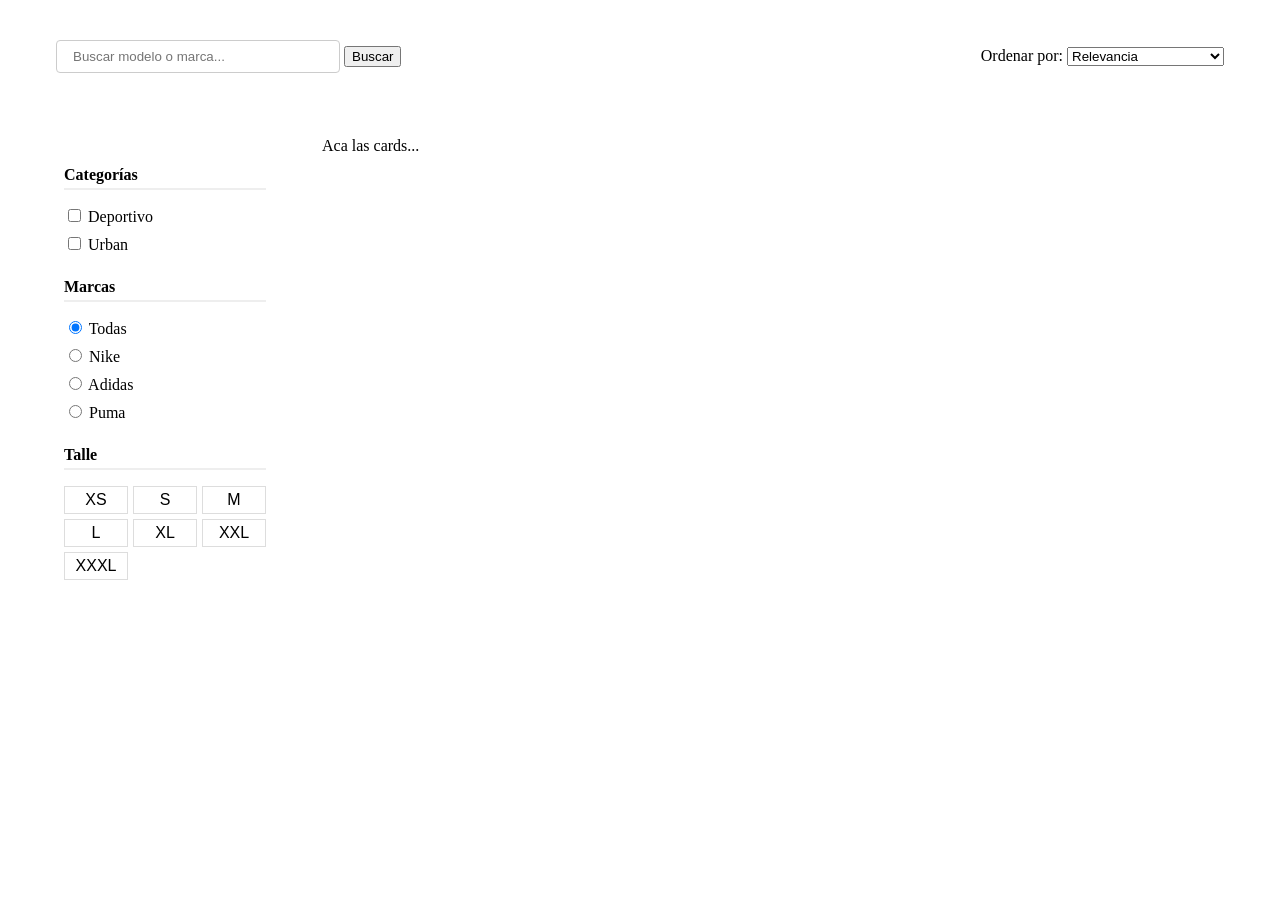
==== pages/buzos.html @ 958a8b8b "Crear archivos para los distintos tipos de productos y un css báscio" ====
<!DOCTYPE html>
<html lang="es">
<head>
    <meta charset="UTF-8">
    <meta name="viewport" content="width=device-width, initial-scale=1.0">
    <title>Buzos</title>
    <link rel="stylesheet" href="../css/catalogo.css">
    <!-- remeras, buzos, pantalones y zapatillas usan catalogo.css -->
</head>
<body>
    <header>

    </header>


        <main class="contenido-principal">
        <section class="controles-superiores"> 
        <!-- Acá esta el buscador, se podria sacar si rama agrega buscador en header-->


            <div class="busqueda">
                <input type="text" id="input-busqueda" placeholder="Buscar modelo o marca...">
                <button class="btn-buscar">Buscar</button>
            </div>

            <div class="ordenador">
                <label>Ordenar por:</label>
                <select class="ordenar-por">
                    <option value="relevancia">Relevancia</option>
                    <option value="precio-bajo">Precio: Menor a Mayor</option>
                    <option value="precio-alto">Precio: Mayor a Menor</option>
                </select>
            </div>
        </section>

        <div class="layout-tienda">
            <!-- El contenido principal, el aside agrupa los filtros que puse a la izquierda -->
            <aside class="filtros">
                <div class="filtro-grupo">
                    <h4>Categorías</h4>
                    <!-- Checkbox para que se puedan seleccionar todas a la vez -->
                    <label><input type="checkbox" value="running"> Deportivo</label>
                    <label><input type="checkbox" value="urban"> Urban</label>
                </div>

                <div class="filtro-grupo">
                    <h4>Marcas</h4>
                    <!-- Aca use radio para que solo puedas seleccionar una -->
                    <label><input type="radio" name="marca" value="todas" checked> Todas</label>
                    <label><input type="radio" name="marca" value="nike"> Nike</label>
                    <label><input type="radio" name="marca" value="adidas"> Adidas</label>
                    <label><input type="radio" name="marca" value="puma"> Puma</label>
                </div>

                <div class="filtro-grupo">
                    <h4>Talle</h4>
                    <div class="talles-grid">
                        <button class="talle-item">XS</button>
                        <button class="talle-item">S</button>
                        <button class="talle-item">M</button>
                        <button class="talle-item">L</button>
                        <button class="talle-item">XL</button>
                        <button class="talle-item">XXL</button>
                        <button class="talle-item">XXXL</button>
                    </div>
                </div>
            </aside>

            <section class="grid-productos">
                <!-- En esta seccion agregariamos las cards de ema -->
                <p>Aca las cards...</p>
            </section>
        </div>
    </main>
    <footer>

    </footer>
</body>
</html>
---- css/catalogo.css ----
.contenido-principal {
    max-width: 1200px;
    margin: 24px auto;
    padding: 0 16px;
}

.controles-superiores {
    display: flex;
    justify-content: space-between;
    align-items: center;
    margin-bottom: 32px;
    background: #fff;
    padding: 16px;
    border-radius: 8px;
}

/* Con este modificas el input de busqueda de arriba*/
/* El espacio quiere decir que es el input de la clase busqueda */
.busqueda input {
    padding: 8px 16px;
    border: 1px solid #ccc;
    border-radius: 4px;
    width: 250px;
}

.layout-tienda {
    display: grid;
    grid-template-columns: 250px auto;
    gap: 32px;
}

.filtros {
    background: white;
    padding: 24px;
    border-radius: 8px;
    height: fit-content;
}

.filtro-grupo {
    margin-bottom: 24px;
}

.filtro-grupo h4 {
    margin-bottom: 16px;
    border-bottom: 2px solid #eee;
    padding-bottom: 4px;
}

.filtro-grupo label {
    display: block;
    margin-bottom: 8px;
    cursor: pointer;
    font-size: 16px;
}

/* Los talles  */
.talles-grid {
    display: grid;
    grid-template-columns: 1fr 1fr 1fr; /* 3 columnas de talles */
    gap: 5px;
}

.talle-item {
    padding: 4px;
    border: 1px solid #ddd;
    background: white;
    cursor: pointer;
    font-size: 16px;
}

.talle-item:hover {
    background: #333;
    color: white;
}

/* Aca irian las cards */
.grid-productos {
    display: flex;
    flex-direction: column;
    gap: 16px;
    max-width: 800px;
}
/* PRODUCTOS */
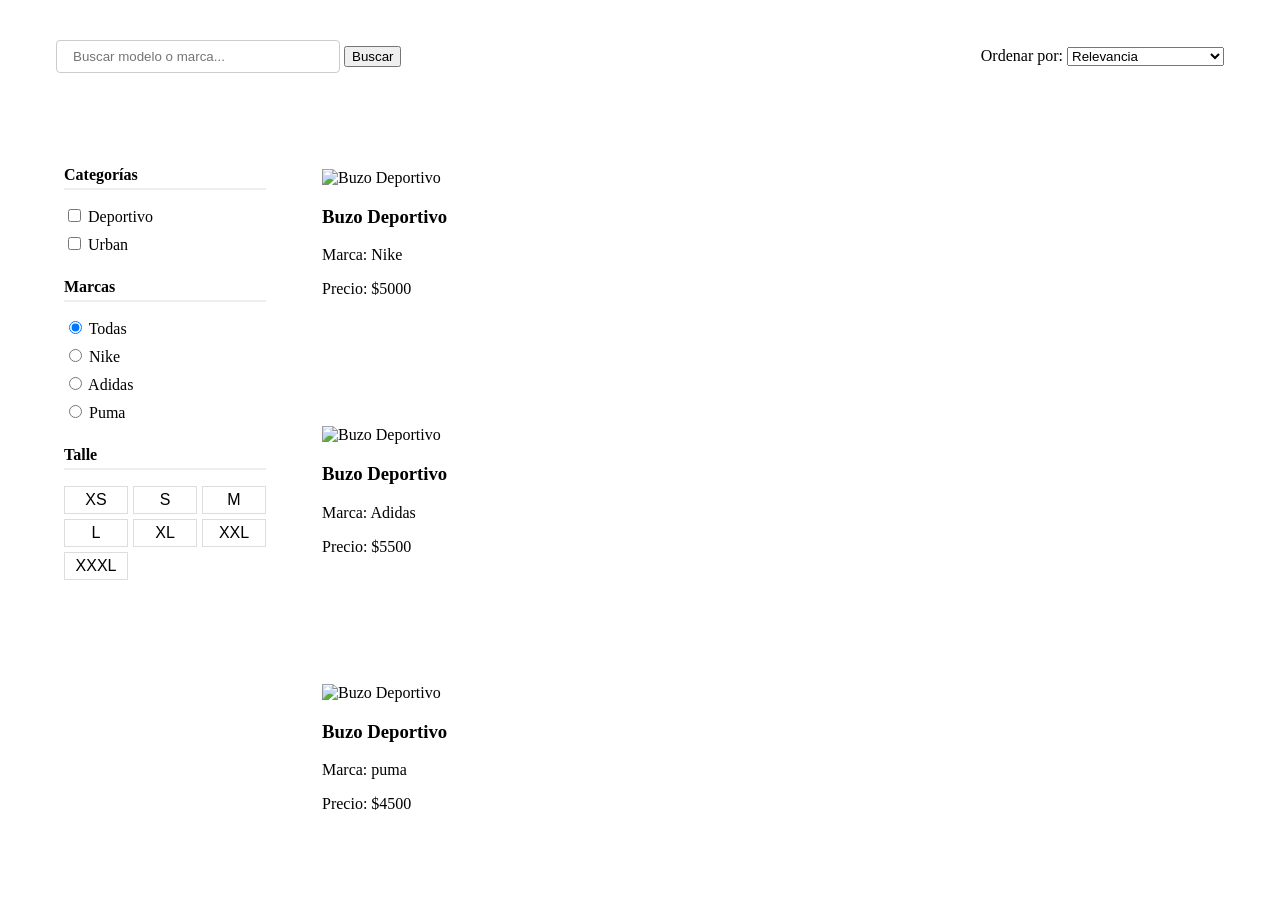
==== commit f8a20212: "agregamos lar cards" ====
--- a/pages/buzos.html
+++ b/pages/buzos.html
@@ -68,7 +68,32 @@
 
             <section class="grid-productos">
                 <!-- En esta seccion agregariamos las cards de ema -->
-                <p>Aca las cards...</p>
+                 
+                <p>
+                    <div class="card">
+                        <img src="../img/buzo1.jpg" alt="Buzo Deportivo">
+                        <h3>Buzo Deportivo</h3>
+                        <p>Marca: Nike</p>
+                        <p>Precio: $5000</p>
+                    </div>
+                </p>
+                <p>
+                    <div class="card">
+                        <img src="../img/buzo1.jpg" alt="Buzo Deportivo">
+                        <h3>Buzo Deportivo</h3>
+                        <p>Marca: Adidas</p>
+                        <p>Precio: $5500</p>
+                    </div>
+                </p>
+                <p>
+                    <div class="card">
+                        <img src="../img/buzo1.jpg" alt="Buzo Deportivo">
+                        <h3>Buzo Deportivo</h3>
+                        <p>Marca: puma</p>
+                        <p>Precio: $4500</p>
+                    </div>
+                </p>
+
             </section>
         </div>
     </main>
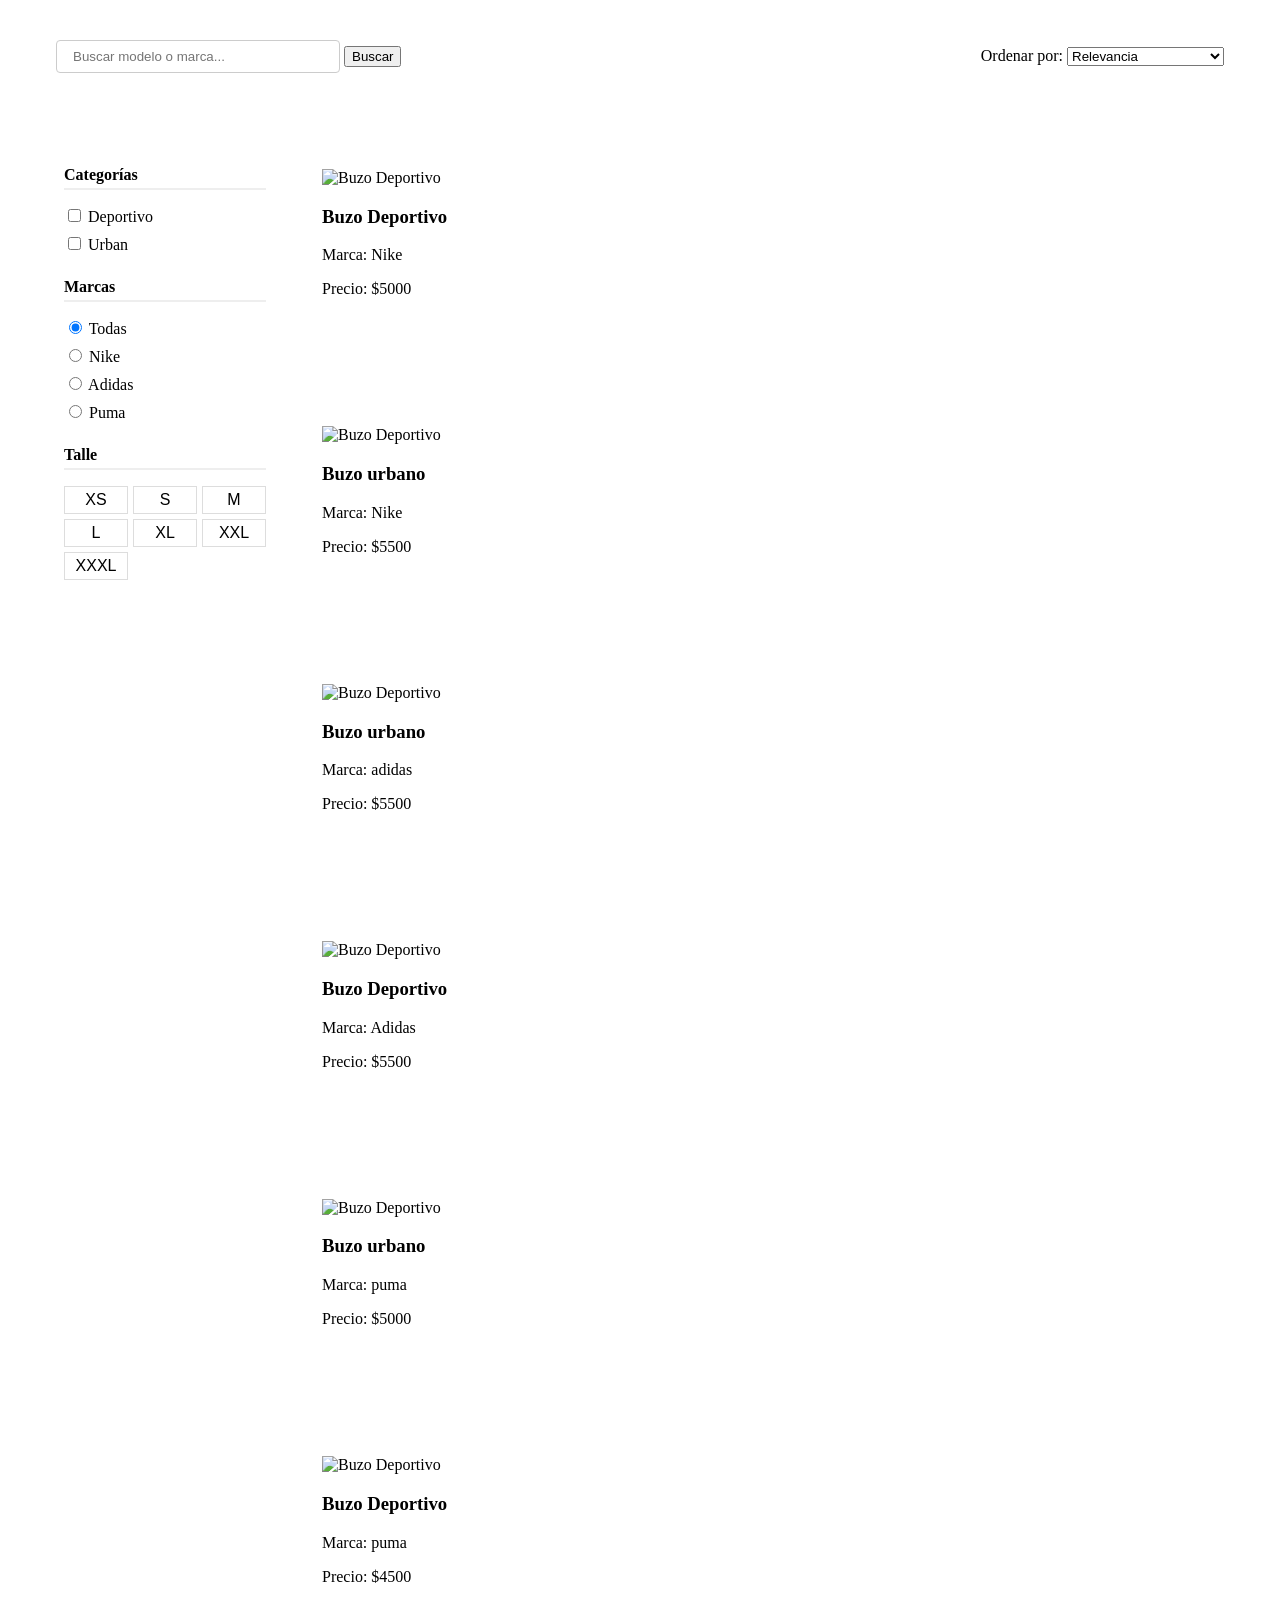
==== commit 3fd451ac: "card urbanas agregadas" ====
--- a/pages/buzos.html
+++ b/pages/buzos.html
@@ -71,7 +71,7 @@
                  
                 <p>
                     <div class="card">
-                        <img src="../img/buzo1.jpg" alt="Buzo Deportivo">
+                        <img src="../img/buzo-nike-deportivo.jpg" alt="Buzo Deportivo">
                         <h3>Buzo Deportivo</h3>
                         <p>Marca: Nike</p>
                         <p>Precio: $5000</p>
@@ -79,7 +79,23 @@
                 </p>
                 <p>
                     <div class="card">
-                        <img src="../img/buzo1.jpg" alt="Buzo Deportivo">
+                        <img src="../img/buzo-nike-urbano.jpg" alt="Buzo Deportivo">
+                        <h3>Buzo urbano</h3>
+                        <p>Marca: Nike</p>
+                        <p>Precio: $5500</p>
+                    </div>
+                </p>
+                <p>
+                    <div class="card">
+                        <img src="../img/buzo-adidas-urbano.jpg" alt="Buzo Deportivo">
+                        <h3>Buzo urbano</h3>
+                        <p>Marca: adidas</p>
+                        <p>Precio: $5500</p>
+                    </div>
+                </p>
+                <p>
+                    <div class="card">
+                        <img src="../img/buzo-adidas-deportivo.jpg" alt="Buzo Deportivo">
                         <h3>Buzo Deportivo</h3>
                         <p>Marca: Adidas</p>
                         <p>Precio: $5500</p>
@@ -87,7 +103,15 @@
                 </p>
                 <p>
                     <div class="card">
-                        <img src="../img/buzo1.jpg" alt="Buzo Deportivo">
+                        <img src="../img/buzo-puma-urbano.jpg" alt="Buzo Deportivo">
+                        <h3>Buzo urbano</h3>
+                        <p>Marca: puma</p>
+                        <p>Precio: $5000</p>
+                    </div>
+                </p>
+                <p>
+                    <div class="card">
+                        <img src="../img/buzo-puma-deportivo.jpg" alt="Buzo Deportivo">
                         <h3>Buzo Deportivo</h3>
                         <p>Marca: puma</p>
                         <p>Precio: $4500</p>
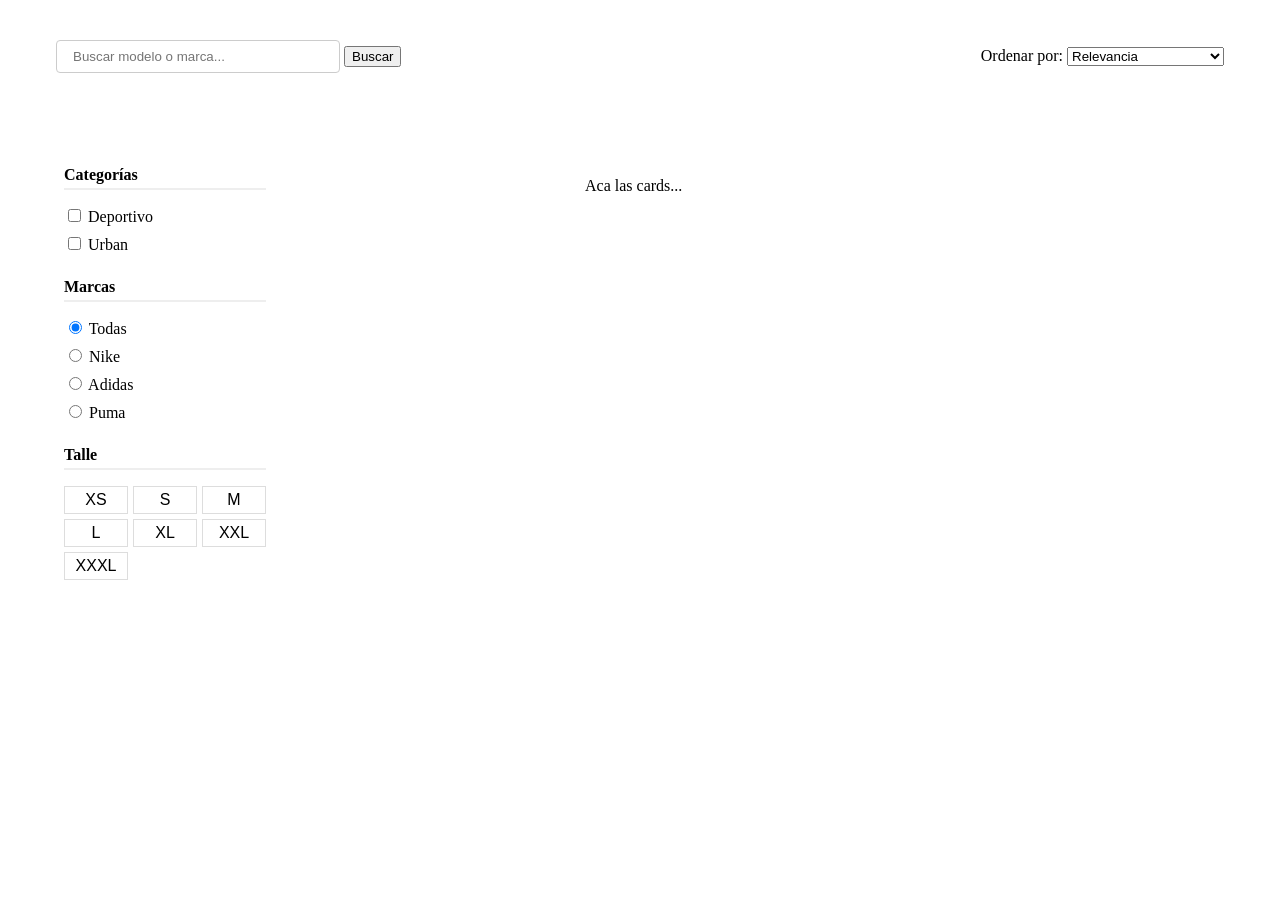
==== commit 6e1f5b29: "Merge pull request #2 from IgnacioCallava/alumno5_Callava Avance: Css para el contenedor de las cart" ====
--- a/pages/buzos.html
+++ b/pages/buzos.html
@@ -68,56 +68,7 @@
 
             <section class="grid-productos">
                 <!-- En esta seccion agregariamos las cards de ema -->
-                 
-                <p>
-                    <div class="card">
-                        <img src="../img/buzo-nike-deportivo.jpg" alt="Buzo Deportivo">
-                        <h3>Buzo Deportivo</h3>
-                        <p>Marca: Nike</p>
-                        <p>Precio: $5000</p>
-                    </div>
-                </p>
-                <p>
-                    <div class="card">
-                        <img src="../img/buzo-nike-urbano.jpg" alt="Buzo Deportivo">
-                        <h3>Buzo urbano</h3>
-                        <p>Marca: Nike</p>
-                        <p>Precio: $5500</p>
-                    </div>
-                </p>
-                <p>
-                    <div class="card">
-                        <img src="../img/buzo-adidas-urbano.jpg" alt="Buzo Deportivo">
-                        <h3>Buzo urbano</h3>
-                        <p>Marca: adidas</p>
-                        <p>Precio: $5500</p>
-                    </div>
-                </p>
-                <p>
-                    <div class="card">
-                        <img src="../img/buzo-adidas-deportivo.jpg" alt="Buzo Deportivo">
-                        <h3>Buzo Deportivo</h3>
-                        <p>Marca: Adidas</p>
-                        <p>Precio: $5500</p>
-                    </div>
-                </p>
-                <p>
-                    <div class="card">
-                        <img src="../img/buzo-puma-urbano.jpg" alt="Buzo Deportivo">
-                        <h3>Buzo urbano</h3>
-                        <p>Marca: puma</p>
-                        <p>Precio: $5000</p>
-                    </div>
-                </p>
-                <p>
-                    <div class="card">
-                        <img src="../img/buzo-puma-deportivo.jpg" alt="Buzo Deportivo">
-                        <h3>Buzo Deportivo</h3>
-                        <p>Marca: puma</p>
-                        <p>Precio: $4500</p>
-                    </div>
-                </p>
-
+                <p>Aca las cards...</p>
             </section>
         </div>
     </main>
--- a/css/catalogo.css
+++ b/css/catalogo.css
@@ -73,11 +73,44 @@
     color: white;
 }
 
-/* Aca irian las cards */
 .grid-productos {
+    display: grid;
+    grid-template-columns: repeat(3, 1fr); /* 3 columnas iguales */
+    gap: 70px 50px;
+
+    justify-items: center;
+    max-width: 1200px;
+    margin: 40px auto;
+}
+
+.card {
     display: flex;
-    flex-direction: column;
-    gap: 16px;
-    max-width: 800px;
+    flex-direction: column; /* Alinea los hijos uno debajo del otro */
+    justify-content: space-between; /* Empuja el contenido para que el botón siempre esté al fondo */
+    
+    max-width: 250px;
+    width: 100%;
+    border: 1px solid #ddd;
+    border-radius: 8px;
+    padding: 15px;
+    height: 100%; /* Importante para que todas midan lo mismo en la fila */
+    transition: transform 0.3s ease, box-shadow 0.3s ease;
+    
 }
-/* PRODUCTOS */
+/* Efecto + Sombra */
+.card:hover {
+    transform: scale(1.05); /* Agranda la card un 5% */
+    box-shadow: 0 10px 20px rgba(0, 0, 0, 0.3); /* Crea una sombra oscura y suave abajo */
+    border-color: transparent; /* Opcional: quita el borde si te molesta al resaltar */
+}
+
+
+.card img {
+    width: 100%;
+    /* Definimos una altura fija para todas las imágenes */
+    height: 350px; 
+    /* Recorta la imagen para que llene el espacio sin estirarse */
+    object-fit: cover;
+    object-position: center;
+    border-radius: 4px; 
+}
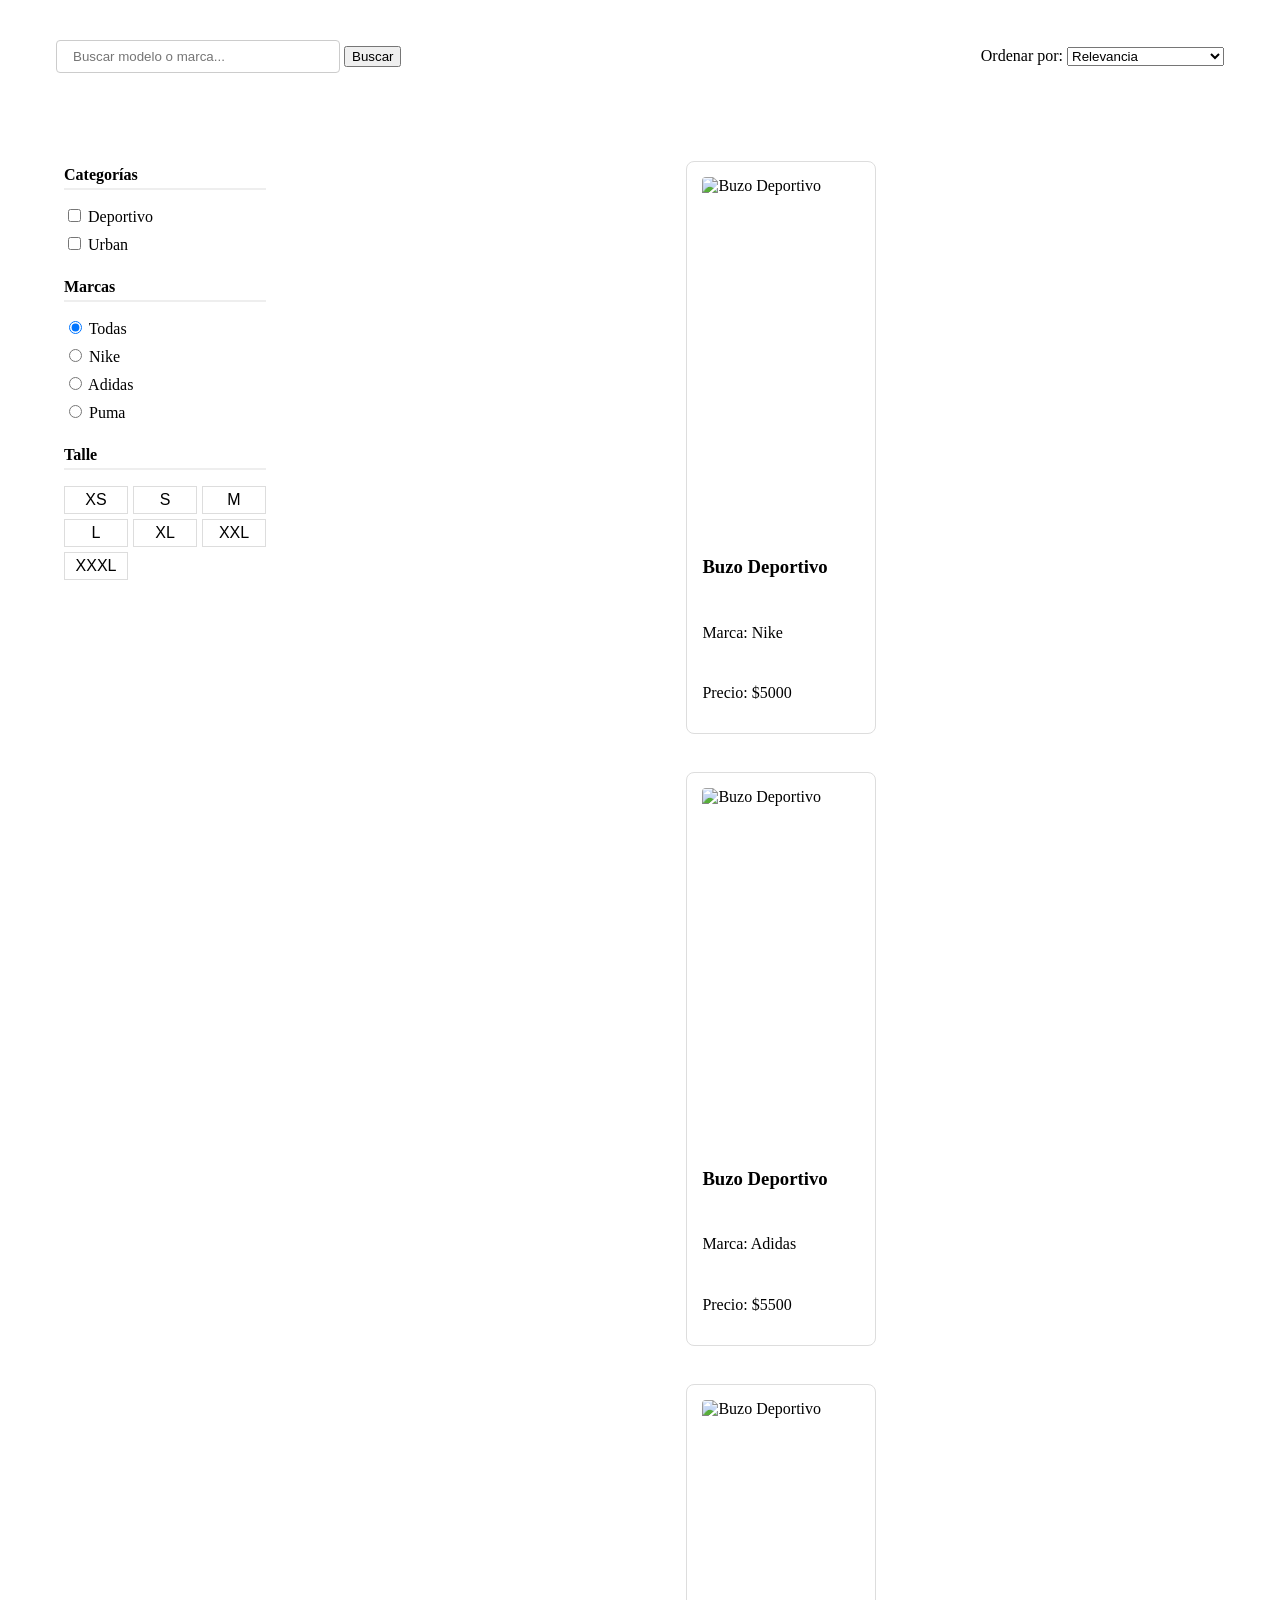
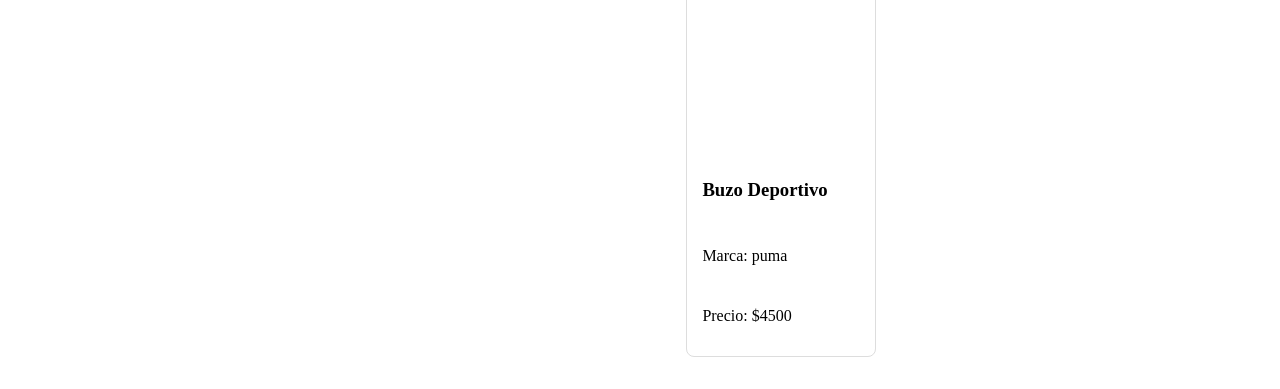
==== commit 14f3f05f: "Merge pull request #5 Agregar las cards" ====
--- a/pages/buzos.html
+++ b/pages/buzos.html
@@ -68,7 +68,32 @@
 
             <section class="grid-productos">
                 <!-- En esta seccion agregariamos las cards de ema -->
-                <p>Aca las cards...</p>
+                 
+                <p>
+                    <div class="card">
+                        <img src="../img/buzo1.jpg" alt="Buzo Deportivo">
+                        <h3>Buzo Deportivo</h3>
+                        <p>Marca: Nike</p>
+                        <p>Precio: $5000</p>
+                    </div>
+                </p>
+                <p>
+                    <div class="card">
+                        <img src="../img/buzo1.jpg" alt="Buzo Deportivo">
+                        <h3>Buzo Deportivo</h3>
+                        <p>Marca: Adidas</p>
+                        <p>Precio: $5500</p>
+                    </div>
+                </p>
+                <p>
+                    <div class="card">
+                        <img src="../img/buzo1.jpg" alt="Buzo Deportivo">
+                        <h3>Buzo Deportivo</h3>
+                        <p>Marca: puma</p>
+                        <p>Precio: $4500</p>
+                    </div>
+                </p>
+
             </section>
         </div>
     </main>
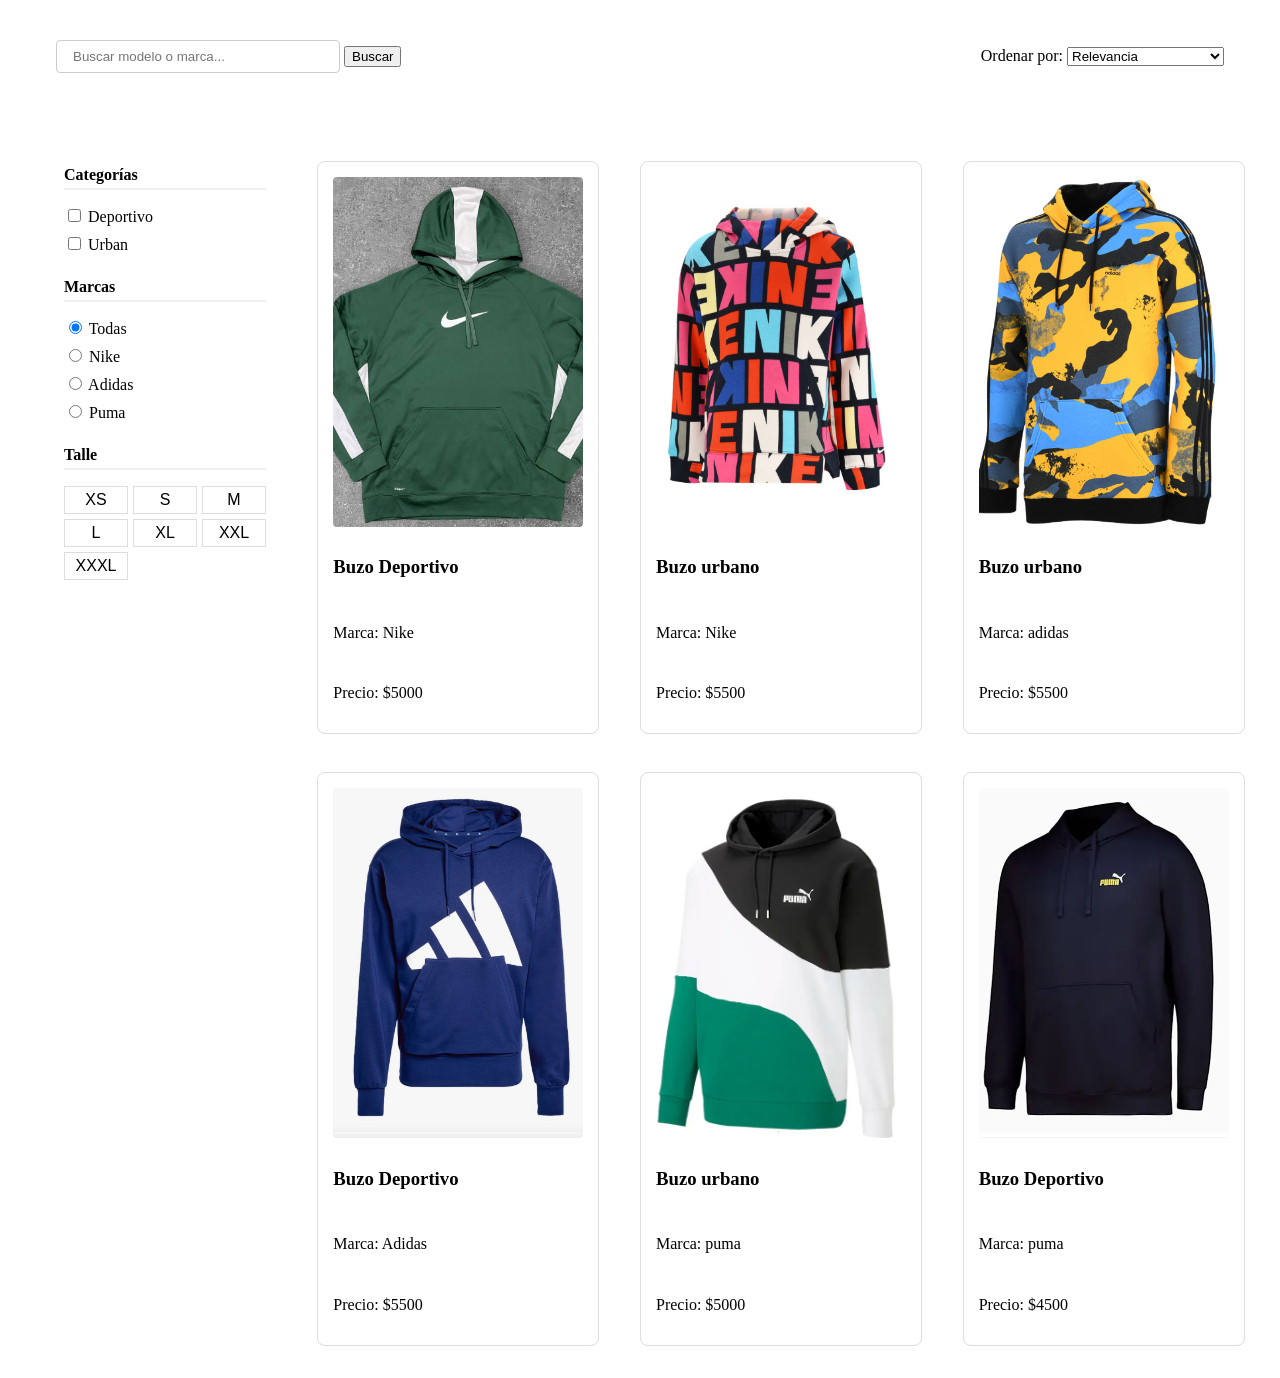
==== commit 852240cc: "imagenes agregadas" ====
--- a/pages/buzos.html
+++ b/pages/buzos.html
@@ -69,30 +69,49 @@
             <section class="grid-productos">
                 <!-- En esta seccion agregariamos las cards de ema -->
                  
-                <p>
+                
                     <div class="card">
-                        <img src="../img/buzo1.jpg" alt="Buzo Deportivo">
+                        <img src="../assets/img/buzo-nike-deportivo.jpg" alt="Buzo Deportivo">
                         <h3>Buzo Deportivo</h3>
                         <p>Marca: Nike</p>
                         <p>Precio: $5000</p>
                     </div>
-                </p>
-                <p>
+                
                     <div class="card">
-                        <img src="../img/buzo1.jpg" alt="Buzo Deportivo">
+                        <img src="../assets/img/buzo-nike-urbano.jpg" alt="Buzo Deportivo">
+                        <h3>Buzo urbano</h3>
+                        <p>Marca: Nike</p>
+                        <p>Precio: $5500</p>
+                    </div>
+                
+                    <div class="card">
+                        <img src="../assets/img/buzo-adidas-urbano.jpg" alt="Buzo Deportivo">
+                        <h3>Buzo urbano</h3>
+                        <p>Marca: adidas</p>
+                        <p>Precio: $5500</p>
+                    </div>
+                
+                    <div class="card">
+                        <img src="../assets/img/buzo-adidas-deportivo.jpg" alt="Buzo Deportivo">
                         <h3>Buzo Deportivo</h3>
                         <p>Marca: Adidas</p>
                         <p>Precio: $5500</p>
                     </div>
-                </p>
-                <p>
+                
                     <div class="card">
-                        <img src="../img/buzo1.jpg" alt="Buzo Deportivo">
+                        <img src="../assets/img/buzo-puma-urbano.jpg" alt="Buzo Deportivo">
+                        <h3>Buzo urbano</h3>
+                        <p>Marca: puma</p>
+                        <p>Precio: $5000</p>
+                    </div>
+                
+                    <div class="card">
+                        <img src="../assets/img/buzo-puma-deportivo.jpg" alt="Buzo Deportivo">
                         <h3>Buzo Deportivo</h3>
                         <p>Marca: puma</p>
                         <p>Precio: $4500</p>
                     </div>
-                </p>
+                
 
             </section>
         </div>
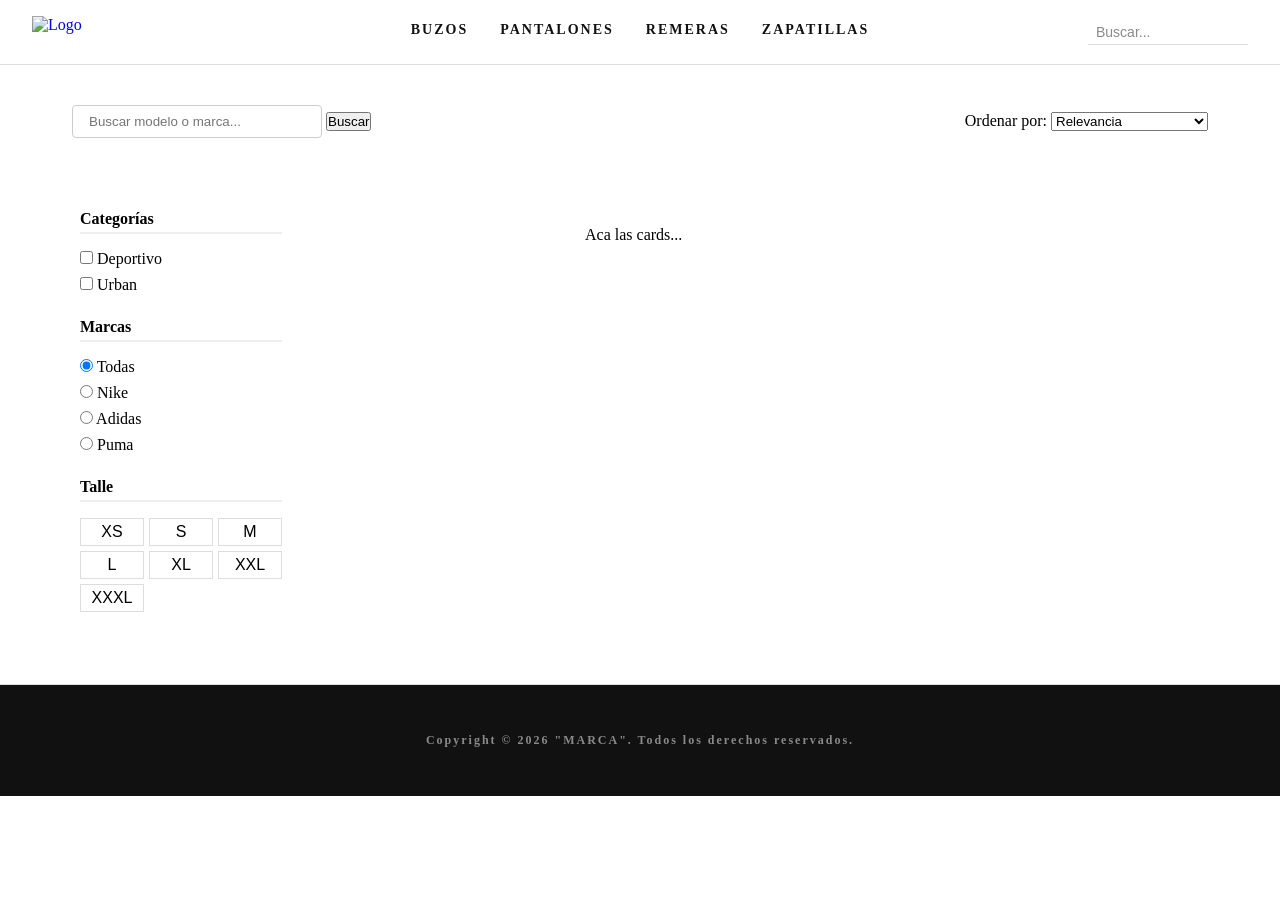
==== commit 5c8dd819: "agrego footer y header" ====
--- a/pages/buzos.html
+++ b/pages/buzos.html
@@ -5,13 +5,12 @@
     <meta name="viewport" content="width=device-width, initial-scale=1.0">
     <title>Buzos</title>
     <link rel="stylesheet" href="../css/catalogo.css">
+    <link rel="stylesheet" href="../css/header.css">
+    <link rel="stylesheet" href="../css/footer.css">
     <!-- remeras, buzos, pantalones y zapatillas usan catalogo.css -->
 </head>
 <body>
-    <header>
-
-    </header>
-
+        <div id="header"></div> <!-- Header-->
 
         <main class="contenido-principal">
         <section class="controles-superiores"> 
@@ -68,56 +67,11 @@
 
             <section class="grid-productos">
                 <!-- En esta seccion agregariamos las cards de ema -->
-                 
-                
-                    <div class="card">
-                        <img src="../assets/img/buzo-nike-deportivo.jpg" alt="Buzo Deportivo">
-                        <h3>Buzo Deportivo</h3>
-                        <p>Marca: Nike</p>
-                        <p>Precio: $5000</p>
-                    </div>
-                
-                    <div class="card">
-                        <img src="../assets/img/buzo-nike-urbano.jpg" alt="Buzo Deportivo">
-                        <h3>Buzo urbano</h3>
-                        <p>Marca: Nike</p>
-                        <p>Precio: $5500</p>
-                    </div>
-                
-                    <div class="card">
-                        <img src="../assets/img/buzo-adidas-urbano.jpg" alt="Buzo Deportivo">
-                        <h3>Buzo urbano</h3>
-                        <p>Marca: adidas</p>
-                        <p>Precio: $5500</p>
-                    </div>
-                
-                    <div class="card">
-                        <img src="../assets/img/buzo-adidas-deportivo.jpg" alt="Buzo Deportivo">
-                        <h3>Buzo Deportivo</h3>
-                        <p>Marca: Adidas</p>
-                        <p>Precio: $5500</p>
-                    </div>
-                
-                    <div class="card">
-                        <img src="../assets/img/buzo-puma-urbano.jpg" alt="Buzo Deportivo">
-                        <h3>Buzo urbano</h3>
-                        <p>Marca: puma</p>
-                        <p>Precio: $5000</p>
-                    </div>
-                
-                    <div class="card">
-                        <img src="../assets/img/buzo-puma-deportivo.jpg" alt="Buzo Deportivo">
-                        <h3>Buzo Deportivo</h3>
-                        <p>Marca: puma</p>
-                        <p>Precio: $4500</p>
-                    </div>
-                
-
+                <p>Aca las cards...</p>
             </section>
         </div>
     </main>
-    <footer>
-
-    </footer>
+    <div id="footer"></div> <!-- Footer-->
+    <script src="../js/script.js"></script> <!-- script que usamos para conectar el js -->
 </body>
 </html>
--- a/css/header.css
+++ b/css/header.css
@@ -0,0 +1,105 @@
+:root {
+    --negro:  #111111;
+    --blanco: #ffffff;
+    --gris:   #8a8a8a;
+    --borde:  #e0deda;
+    --acento: #c8b89a;
+}
+
+* {
+    margin: 0;
+    padding: 0;
+    box-sizing: border-box;
+}
+
+header {
+    position: sticky;
+    top: 0;
+    z-index: 100;
+    background: #ffffff;
+    border-bottom: 1px solid var(--borde);
+    width: 100%;
+}
+
+.header-inner {
+    display: flex;
+    align-items: center;
+    justify-content: space-between;
+    max-width: 1280px;
+    margin: 0 auto;
+    padding: 0 32px;
+    height: 64px;
+    position: relative;
+}
+
+.logo {
+    display: flex;
+    align-items: center;
+    text-decoration: none;
+    flex-shrink: 0;
+}
+
+.logo img {
+    height: 32px;
+    width: auto;
+    display: block;
+}
+
+nav {
+    display: flex;
+    align-items: center;
+    gap: 32px;
+    position: absolute;
+    left: 50%;
+    transform: translateX(-50%);
+}
+
+nav a {
+    font-size: 14px;
+    font-weight: 700;
+    letter-spacing: 2px;
+    text-transform: uppercase;
+    text-decoration: none;
+    color: var(--negro);
+    padding-bottom: 4px;
+    position: relative;
+    transition: color 0.2s;
+}
+
+nav a::after {
+    content: '';
+    position: absolute;
+    bottom: 0;
+    left: 0;
+    width: 0;
+    height: 1px;
+    background: var(--negro);
+    transition: width 0.25s ease;
+}
+
+nav a:hover::after  { width: 100%; }
+nav a.active::after { width: 100%; background: var(--acento); }
+
+.search-wrapper {
+    display: flex;
+    align-items: center;
+    flex-shrink: 0;
+}
+
+.search-wrapper input {
+    font-size: 14px;
+    color: var(--negro);
+    background: transparent;
+    border: none;
+    border-bottom: 1px solid var(--borde);
+    padding: 4px 8px;
+    width: 160px;
+    outline: none;
+    transition: border-color 0.2s, width 0.3s;
+}
+
+.search-wrapper input::placeholder { color: var(--gris); }
+.search-wrapper input:focus {
+    border-color: var(--negro);
+    width: 220px;
+}
--- a/css/footer.css
+++ b/css/footer.css
@@ -0,0 +1,29 @@
+:root {
+    --negro:  #111111;
+    --blanco: #ffffff;
+    --gris:   #888888;
+    --borde:  #222222;
+}
+
+footer {
+    background: var(--negro);
+    border-top: 1px solid var(--borde);
+    padding: 48px 0;       
+    width: 100%;
+}
+
+.footer-inner {
+    max-width: 1280px;
+    margin: 0 auto;
+    display: flex;
+    justify-content: center;
+    align-items: center;
+    padding: 0 32px;
+}
+
+.footer-inner p {
+    font-size: 12px;
+    font-weight: 700;
+    color: var(--gris);
+    letter-spacing: 2px;
+}
